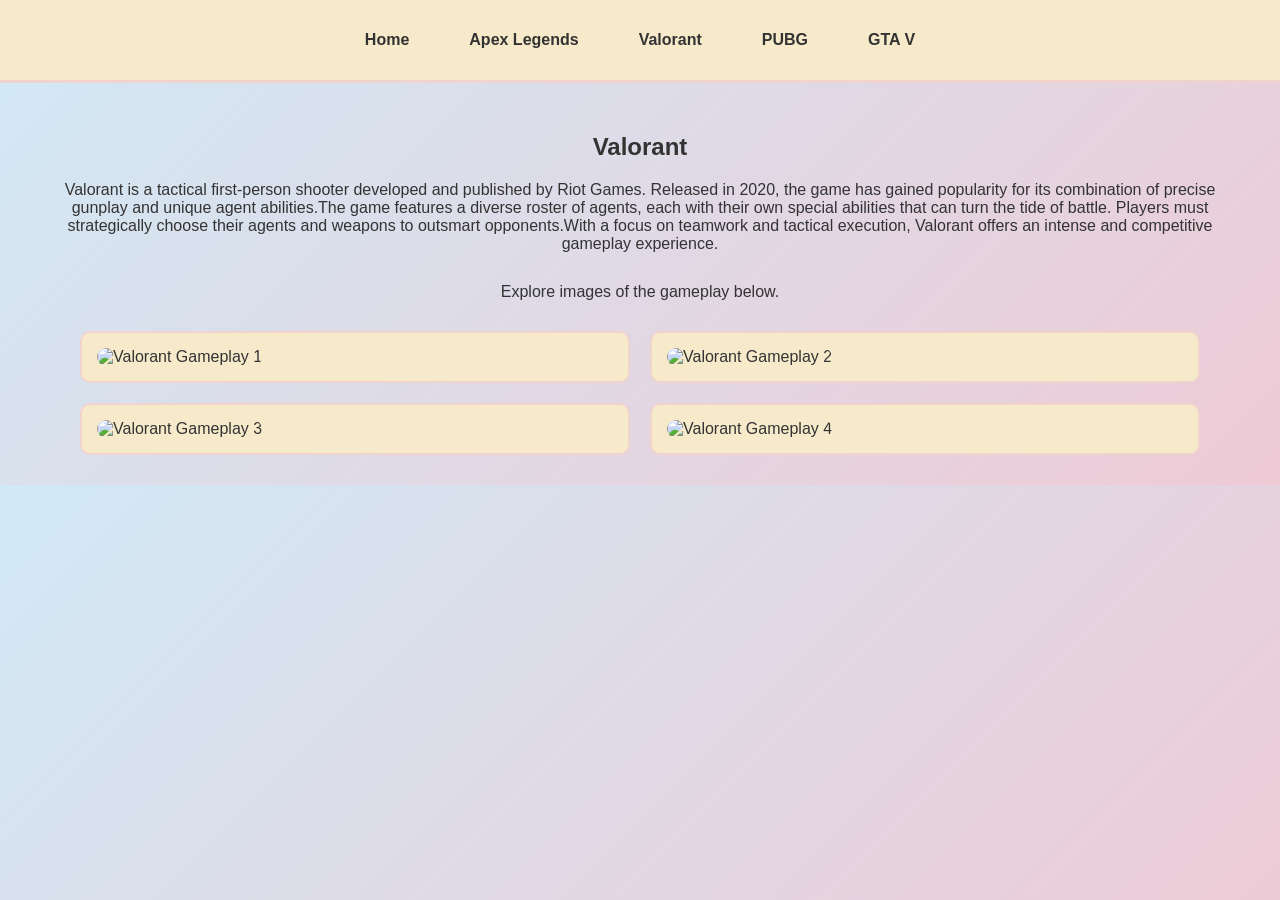
==== page2.html @ 153b9be9 "added file" ====
<!DOCTYPE html>
<html lang="en">
<head>
    <meta charset="UTF-8">
    <meta name="viewport" content="width=device-width, initial-scale=1.0">
    <title>Valorant - Gaming Information</title>
    <link rel="stylesheet" href="page2.css">
</head>
<body>
    <header>
        <nav>
            <ul class="navbar">
                <li><a href="/MIS455_Assignment/index.html">Home</a></li>
                <li><a href="/MIS455_Assignment/page5.html">Apex Legends</a></li>
                <li><a href="/MIS455_Assignment/page2.html">Valorant</a></li>
                <li><a href="/MIS455_Assignment/page3.html">PUBG</a></li>
                <li><a href="/MIS455_Assignment/page4.html">GTA V</a></li>
            </ul>
        </nav>
    </header>

    <section class="content">
        <h1>Valorant</h1>
        <p>Valorant is a tactical first-person shooter developed and published by Riot Games. Released in 2020, the game has gained popularity for its combination of precise gunplay and unique agent abilities.The game features a diverse roster of agents, each with their own special abilities that can turn the tide of battle. Players must strategically choose their agents and weapons to outsmart opponents.With a focus on teamwork and tactical execution, Valorant offers an intense and competitive gameplay experience.</p>
        <p>Explore images of the gameplay below.</p>

        <div class="grid-container">
            <div class="grid-item">
                <img src="/MIS455_Assignment/img/valorant1.jpeg" alt="Valorant Gameplay 1">
            </div>
            <div class="grid-item">
                <img src="/MIS455_Assignment/img/valorant2.jpg" alt="Valorant Gameplay 2">
            </div>
            <div class="grid-item">
                <img src="/MIS455_Assignment/img/valorant3.jpg" alt="Valorant Gameplay 3">
            </div>
            <div class="grid-item">
                <img src="/MIS455_Assignment/img/valorant4.jpg" alt="Valorant Gameplay 4">
            </div>
        </div>
    </section>
</body>
</html>
---- page2.css ----
body {
    font-family: Arial, sans-serif;
    background: linear-gradient(135deg, #D1E9F6, #EECAD5);
    color: #333;
    margin: 0;
    padding: 0;
}

header {
    background-color: #F6EACB;
    padding: 15px 0;
    border-bottom: 3px solid #F1D3CE;
}

.navbar {
    list-style: none;
    display: flex;
    justify-content: center;
    padding: 0;
}

.navbar li {
    margin: 0 20px;
}

.navbar a {
    text-decoration: none;
    color: #333;
    font-weight: bold;
    padding: 10px;
    border-radius: 25px;
}

.navbar a:hover {
    background-color: #EECAD5;
    color: black;
}

.content {
    padding: 30px;
}

h1 {
    text-align: center;
    margin-bottom: 20px;
}

p {
    text-align: center;
    margin-bottom: 30px;
    padding: 0 20px;
}

.grid-container {
    display: grid;
    grid-template-columns: repeat(2, 1fr);
    gap: 20px;
    padding: 0 50px;
}

.grid-item {
    background-color: #F6EACB;
    border: 2px solid #F1D3CE;
    border-radius: 10px;
    padding: 15px;
}

.grid-item img {
    width: 100%;
    border-radius: 10px;
}
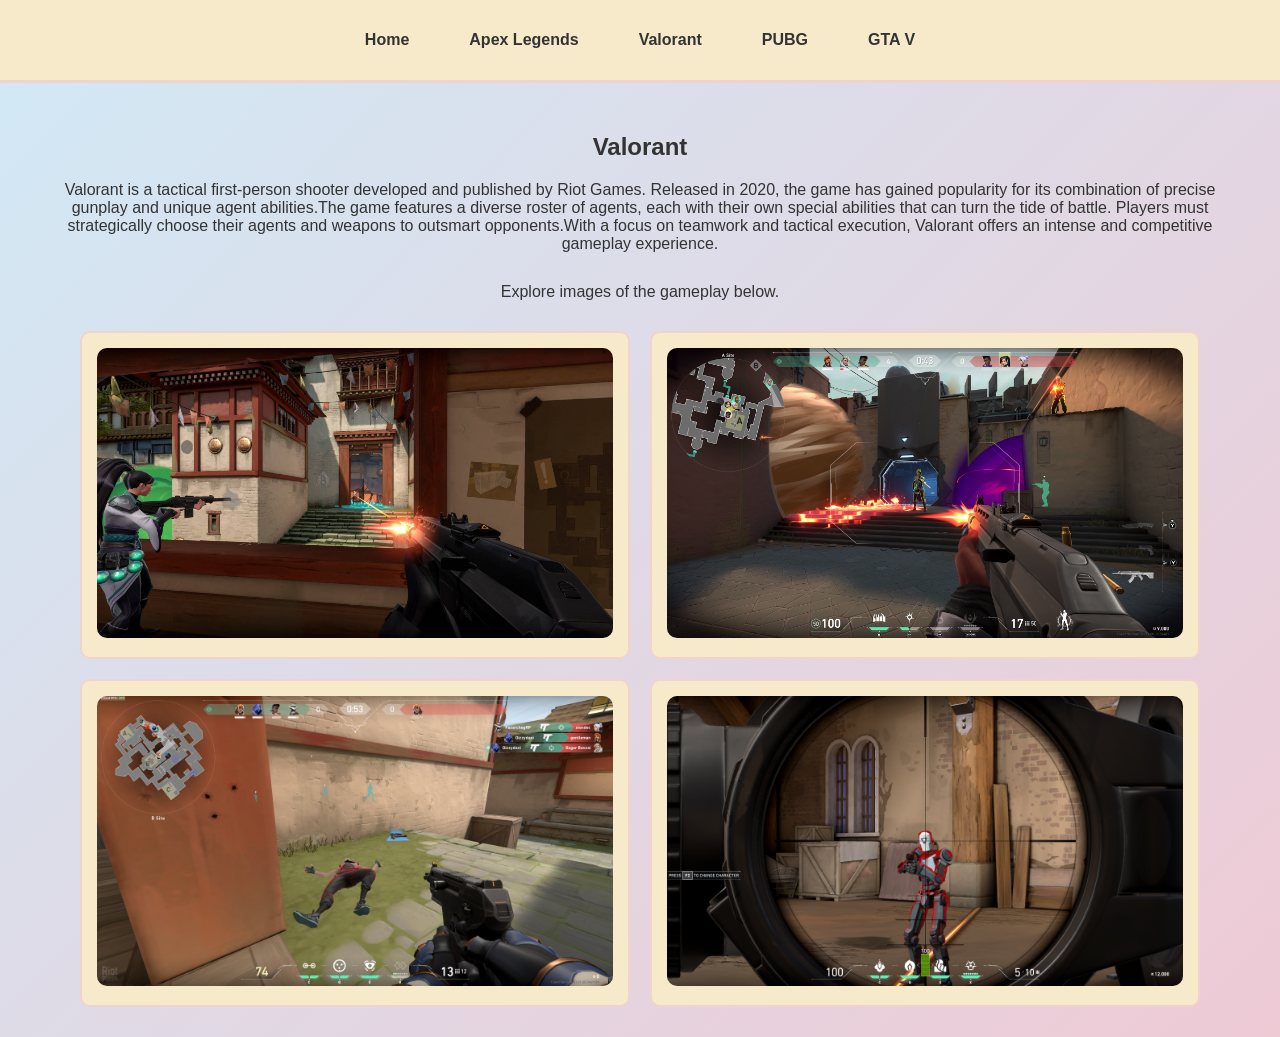
==== commit 0bcccde6: "add" ====
--- a/page2.html
+++ b/page2.html
@@ -10,11 +10,11 @@
     <header>
         <nav>
             <ul class="navbar">
-                <li><a href="/MIS455_Assignment/index.html">Home</a></li>
-                <li><a href="/MIS455_Assignment/page5.html">Apex Legends</a></li>
-                <li><a href="/MIS455_Assignment/page2.html">Valorant</a></li>
-                <li><a href="/MIS455_Assignment/page3.html">PUBG</a></li>
-                <li><a href="/MIS455_Assignment/page4.html">GTA V</a></li>
+                <li><a href="/index.html">Home</a></li>
+                <li><a href="/page5.html">Apex Legends</a></li>
+                <li><a href="/page2.html">Valorant</a></li>
+                <li><a href="/page3.html">PUBG</a></li>
+                <li><a href="/page4.html">GTA V</a></li>
             </ul>
         </nav>
     </header>
@@ -26,16 +26,16 @@
 
         <div class="grid-container">
             <div class="grid-item">
-                <img src="/MIS455_Assignment/img/valorant1.jpeg" alt="Valorant Gameplay 1">
+                <img src="/img/valorant1.jpeg" alt="Valorant Gameplay 1">
             </div>
             <div class="grid-item">
-                <img src="/MIS455_Assignment/img/valorant2.jpg" alt="Valorant Gameplay 2">
+                <img src="/img/valorant2.jpg" alt="Valorant Gameplay 2">
             </div>
             <div class="grid-item">
-                <img src="/MIS455_Assignment/img/valorant3.jpg" alt="Valorant Gameplay 3">
+                <img src="/img/valorant3.jpg" alt="Valorant Gameplay 3">
             </div>
             <div class="grid-item">
-                <img src="/MIS455_Assignment/img/valorant4.jpg" alt="Valorant Gameplay 4">
+                <img src="/img/valorant4.jpg" alt="Valorant Gameplay 4">
             </div>
         </div>
     </section>
